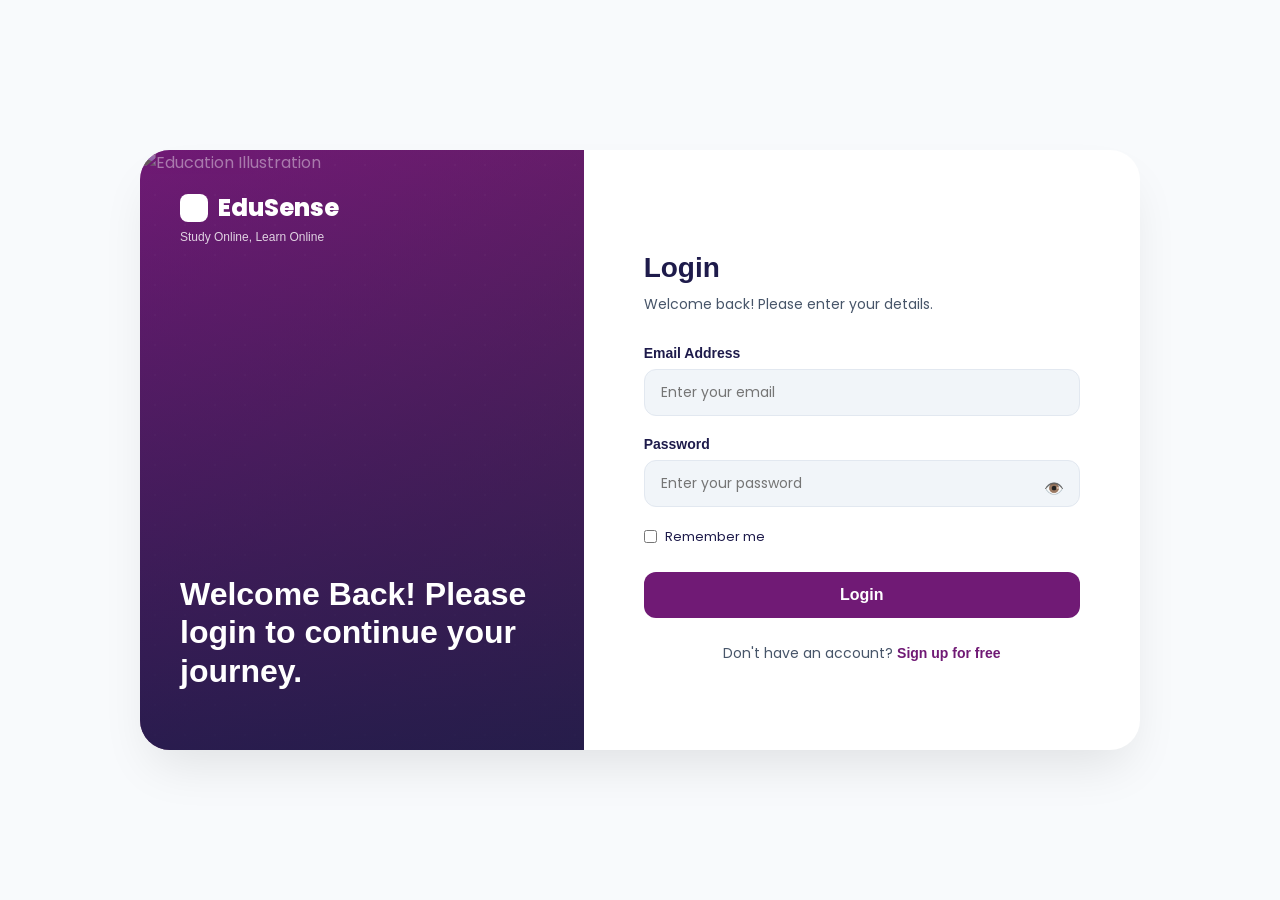
==== courses.html @ 9ac5adc7 "frontend code" ====
<!DOCTYPE html>
<html lang="en">
<head>
    <meta charset="UTF-8">
    <meta name="viewport" content="width=device-width, initial-scale=1.0">
    <title>MCA Courses - EduSense</title>
    <link rel="preconnect" href="https://fonts.googleapis.com">
    <link rel="preconnect" href="https://fonts.gstatic.com" crossorigin>
    <link href="https://fonts.googleapis.com/css2?family=Poppins:wght@400;500;600;700;800&display=swap" rel="stylesheet">
    <link rel="stylesheet" href="styles.css">
</head>
<body class="courses-page">
    <!-- Navigation Bar -->
    <nav>
        <div class="logo">EduSense</div>
        <ul class="nav-links">
            <li><a href="index.html">Home</a></li>
            <li><a href="about.html">About</a></li>
            <li class="dropdown">
                <a href="courses.html" class="active">Learning</a>
                <ul class="dropdown-menu">
                    <li><a href="dashboard.html">Dashboard</a></li>
                    <li><a href="courses.html">Courses</a></li>
                    <li><a href="quizzes.html">Quiz</a></li>
                    <li><a href="index.html#chatbot">Chatbot</a></li>
                </ul>
            </li>
        </ul>
        <div class="nav-buttons">
            <a href="login.html" class="btn-signin">Login</a>
            <div class="hamburger" id="hamburger">
                <span></span>
                <span></span>
                <span></span>
            </div>
        </div>
    </nav>

    <!-- Course Header New -->
    <header class="courses-header-new">
        <div class="header-container">
            <div class="header-left">
                <h1>Mastering MCA Subjects with Expert Guidance</h1>
            </div>
            <div class="header-separator"></div>
            <div class="header-right">
                <p>EduSense provides a comprehensive university-level curriculum, meticulously structured to help you excel in Computer Applications through interactive and high-quality learning resources.</p>
            </div>
        </div>
    </header>

    <!-- Courses Grid New -->
    <section class="courses-section-new">
        <div class="courses-grid-new" id="subjectsGrid"></div>
    </section>

    
    <!-- Footer Section -->
    <footer>
        <div class="footer-container">
            <div class="footer-info">
                <div class="logo">EduSense</div>
                <p>EduSense is a premium learning platform dedicated to providing high-quality educational content and interactive tools to help you master new skills.</p>
            </div>

            <div class="footer-links">
                <h4>Quick Links</h4>
                <ul>
                    <li><a href="index.html">Home</a></li>
                    <li><a href="about.html">About Us</a></li>
                    <li><a href="courses.html">All Courses</a></li>
                    <li><a href="#">Privacy Policy</a></li>
                </ul>
            </div>

        </div>
        <div class="footer-bottom">
            <p>&copy; 2026 EduSense. All rights reserved. Designed with passion for better education.</p>
        </div>
    </footer>


    <script>
        const hamburger = document.getElementById('hamburger');
        const navLinks = document.querySelector('.nav-links');
        const dropdown = document.querySelector('.dropdown > a');
        const dropdownMenu = document.querySelector('.dropdown-menu');

        hamburger.addEventListener('click', () => {
            hamburger.classList.toggle('active');
            navLinks.classList.toggle('active');
        });

        dropdown.addEventListener('click', (e) => {
            if (window.innerWidth <= 768) {
                e.preventDefault();
                dropdownMenu.classList.toggle('mobile-active');
            }
        });
    </script>
    <script src="https://cdnjs.cloudflare.com/ajax/libs/gsap/3.12.2/gsap.min.js"></script>
    <script src="https://cdnjs.cloudflare.com/ajax/libs/gsap/3.12.2/ScrollTrigger.min.js"></script>
    <script src="animations.js"></script>
<script type="module">
import { api, fetchAPI  } from './api.js';

async function loadSubjects() {
    const user = await api.requireAuth();
    if (!user) return;

    const response = await fetchAPI('/learning/subjects/');
    console.log(response);

    const grid = document.getElementById('subjectsGrid');

    if (!response.success) {
        grid.innerHTML = `<p>${response.error || 'Failed to load subjects'}</p>`;
        return;
    }

    const subjects = response.data;

    if (!Array.isArray(subjects)) {
        grid.innerHTML = '<p>Invalid response format.</p>';
        return;
    }

    if (subjects.length === 0) {
        grid.innerHTML = '<p>No subjects found.</p>';
        return;
    }

    grid.innerHTML = '';

    subjects.forEach(subject => {
        grid.innerHTML += `
            <div class="course-card-new">
                <div class="card-body">
                    <h3>${subject.name}</h3>
                    <p>${subject.description || 'Explore learning notes and modules.'}</p>
                    <a href="subject-detail.html?subject=${subject.slug}" class="read-more-link">
                        Read More
                    </a>
                </div>
            </div>
        `;
    });
}

loadSubjects();
</script>
</body>
</html>
---- styles.css ----
:root {
  --primary: #701a75;
  --primary-light: #a21caf;
  --secondary: #6366f1;
  --accent: #fdf4ff;
  --text-dark: #1e1b4b;
  --text-muted: #475569;
  --bg-gradient: radial-gradient(at 0% 0%, hsla(253, 16%, 7%, 1) 0, transparent 50%),
    radial-gradient(at 50% 0%, hsla(225, 39%, 30%, 1) 0, transparent 50%),
    radial-gradient(at 100% 0%, hsla(339, 49%, 30%, 1) 0, transparent 50%);
  --glass: rgba(255, 255, 255, 0.8);
  --glass-border: rgba(255, 255, 255, 0.2);
  --shadow: 0 10px 30px -10px rgba(112, 26, 117, 0.2);
}

* {
  margin: 0;
  padding: 0;
  box-sizing: border-box;
}

html {
  scroll-behavior: smooth;
}

body {
  font-family: "Poppins", sans-serif;
  color: var(--text-dark);
  overflow-x: hidden;
  background-color: #fafafa;
  line-height: 1.5;
}

::selection {
  background: var(--primary-light);
  color: white;
}

/* Navigation Bar */
nav {
  display: flex;
  justify-content: space-between;
  align-items: center;
  padding: 20px 80px;
  background: var(--glass);
  backdrop-filter: blur(12px);
  -webkit-backdrop-filter: blur(12px);
  border-bottom: 1px solid var(--glass-border);
  position: sticky;
  top: 0;
  z-index: 1000;
  transition: all 0.3s ease;
}

.logo {
  font-size: 28px;
  font-weight: 800;
  color: var(--primary);
  letter-spacing: -0.5px;
  font-family: "Poppins", sans-serif;
  display: flex;
  align-items: center;
  gap: 8px;
}

.logo::before {
  content: "";
  width: 32px;
  height: 32px;
  background: linear-gradient(135deg, var(--primary) 0%, var(--secondary) 100%);
  border-radius: 8px;
  display: inline-block;
}

.nav-links {
  display: flex;
  list-style: none;
  gap: 32px;
}

.nav-links a {
  text-decoration: none;
  color: var(--text-muted);
  font-size: 16px;
  font-weight: 600;
  transition: all 0.3s ease;
  padding: 8px 4px;
  position: relative;
  display: inline-block;
}

.nav-links a::after {
  content: "";
  position: absolute;
  bottom: 0;
  left: 50%;
  width: 0;
  height: 2px;
  background: var(--primary);
  transition: all 0.3s ease;
  transform: translateX(-50%);
  border-radius: 2px;
}

.nav-links a:hover {
  color: var(--primary);
}

.nav-links a:hover::after,
.nav-links a.active::after {
  width: 100%;
}

.nav-links a.active {
  color: var(--primary);
}

.nav-links li.dropdown>a::before {
  content: "▾";
  position: absolute;
  right: -12px;
  top: 50%;
  transform: translateY(-50%);
  font-size: 12px;
  color: inherit;
}

/* Dropdown Menu */
.dropdown {
  position: relative;
}

.dropdown-menu {
  position: absolute;
  top: calc(100% + 10px);
  left: 50%;
  transform: translate(-50%, 8px);
  background: white;
  list-style: none;
  padding: 10px 0;
  border-radius: 8px;
  box-shadow: 0 10px 25px rgba(0, 0, 0, 0.1);
  min-width: 180px;
  opacity: 0;
  visibility: hidden;
  pointer-events: none;
  z-index: 1002;
  font-size: 17px;
  transition:
    opacity 0.2s ease,
    transform 0.2s ease,
    visibility 0.2s ease;
}

.dropdown-menu::before {
  content: "";
  position: absolute;
  left: 0;
  right: 0;
  bottom: 100%;
  height: 12px;
}

.dropdown-menu li {
  padding: 0;
  margin: 0;
}

.dropdown-menu a {
  display: block;
  padding: 12px 20px;
  text-decoration: none;
  color: #333;
  font-size: 14px;
  font-weight: 500;
  transition:
    color 0.3s ease,
    background 0.3s ease;
}

.dropdown-menu a:hover {
  color: #801e8b;
  background: #f5f5f5;
}

.dropdown:hover .dropdown-menu {
  opacity: 1;
  visibility: visible;
  pointer-events: auto;
  transform: translate(-50%, 0);
}

/* Hamburger Menu */
.hamburger {
  display: none;
  flex-direction: column;
  gap: 6px;
  cursor: pointer;
  z-index: 1001;
  padding: 10px;
}

.hamburger span {
  display: block;
  width: 28px;
  height: 3px;
  background: var(--primary);
  border-radius: 4px;
  transition: all 0.3s cubic-bezier(0.4, 0, 0.2, 1);
}

.hamburger.active span:nth-child(1) {
  transform: translateY(9px) rotate(45deg);
}

.hamburger.active span:nth-child(2) {
  opacity: 0;
  transform: translateX(-20px);
}

.hamburger.active span:nth-child(3) {
  transform: translateY(-9px) rotate(-45deg);
}

.nav-buttons {
  display: flex;
  gap: 12px;
  align-items: center;
}

.btn-signin {
  background: white;
  color: var(--primary);
  border: 1.5px solid var(--primary);
  padding: 10px 24px;
  border-radius: 10px;
  font-size: 15px;
  font-weight: 600;
  cursor: pointer;
  transition: all 0.3s cubic-bezier(0.4, 0, 0.2, 1);
}

.btn-signin:hover {
  background: var(--primary);
  color: white;
  transform: translateY(-1px);
  box-shadow: 0 4px 12px rgba(112, 26, 117, 0.2);
}

.btn-explore {
  background: linear-gradient(135deg, #801e8b 0%, #6b167b 100%);
  color: white;
  border: none;
  padding: 14px 35px;
  border-radius: 8px;
  font-size: 15px;
  font-weight: 700;
  cursor: pointer;
  transition:
    transform 0.3s ease,
    box-shadow 0.3s ease;
}

.btn-explore:hover {
  transform: translateY(-2px);
  box-shadow: 0 15px 30px rgba(128, 30, 139, 0.4);
}

/* Hero Section */
.hero {
  display: flex;
  align-items: center;
  justify-content: space-between;
  gap: 80px;
  padding: 80px 80px 120px;
  background: #f8fafc;
  position: relative;
  overflow: hidden;
  min-height: 90vh;
}

.hero-content {
  flex: 1.1;
  z-index: 2;
  max-width: 650px;
}

.hero-subtitle {
  display: block;
  font-size: 13px;
  font-weight: 700;
  color: #6366f1;
  letter-spacing: 1.5px;
  margin-bottom: 25px;
  text-transform: uppercase;
}

.hero h1 {
  font-size: 56px;
  font-weight: 800;
  line-height: 1.1;
  margin-bottom: 30px;
  color: #1e1b4b;
  letter-spacing: -1.5px;
}

.hero p {
  font-size: 19px;
  line-height: 1.7;
  color: #64748b;
  margin-bottom: 45px;
  max-width: 580px;
}

.btn-primary-new {
  display: inline-flex;
  align-items: center;
  gap: 10px;
  background: var(--primary);
  color: white;
  padding: 18px 36px;
  border-radius: 8px;
  font-size: 16px;
  font-weight: 700;
  text-decoration: none;
  transition: all 0.3s ease;
  box-shadow: 0 10px 20px rgba(112, 26, 117, 0.2);
}

.btn-primary-new:hover {
  background: var(--primary-light);
  transform: translateY(-3px);
  box-shadow: 0 15px 30px rgba(112, 26, 117, 0.3);
}

.hero-visual-new {
  flex: 0.9;
  position: relative;
  height: 500px;
  display: flex;
  align-items: center;
  justify-content: center;
}

.visual-blob {
  position: absolute;
  top: 10%;
  right: 5%;
  width: 450px;
  height: 450px;
  background: linear-gradient(135deg, rgba(162, 28, 175, 0.2) 0%, rgba(99, 102, 241, 0.2) 100%);
  border-radius: 50%;
  filter: blur(40px);
  z-index: 1;
  animation: float 6s ease-in-out infinite;
}

@keyframes float {

  0%,
  100% {
    transform: translate(0, 0);
  }

  50% {
    transform: translate(-20px, 20px);
  }
}

.image-stack {
  position: relative;
  width: 100%;
  height: 100%;
  z-index: 2;
}

.image-main {
  position: absolute;
  top: 0;
  right: 0;
  width: 420px;
  height: 420px;
  border-radius: 50%;
  border: 15px solid white;
  overflow: hidden;
  box-shadow: 0 30px 60px rgba(0, 0, 0, 0.1);
  background: white;
}

.image-main img {
  width: 100%;
  height: 100%;
  object-fit: cover;
}

.image-secondary {
  position: absolute;
  bottom: -20px;
  left: 0;
  width: 260px;
  height: 260px;
  border-radius: 50%;
  border: 12px solid white;
  overflow: hidden;
  box-shadow: 0 20px 40px rgba(0, 0, 0, 0.1);
  background: white;
}

.image-secondary img {
  width: 100%;
  height: 100%;
  object-fit: cover;
}

.stat-badge {
  position: absolute;
  bottom: 60px;
  right: -20px;
  background: white;
  padding: 25px 35px;
  border-radius: 20px;
  box-shadow: 0 20px 40px rgba(0, 0, 0, 0.08);
  display: flex;
  align-items: center;
  gap: 15px;
  z-index: 3;
  animation: slideUp 1s ease-out;
}

@keyframes slideUp {
  from {
    opacity: 0;
    transform: translateY(30px);
  }

  to {
    opacity: 1;
    transform: translateY(0);
  }
}

.stat-number {
  font-size: 42px;
  font-weight: 800;
  color: #3b82f6;
  line-height: 1;
}

.stat-text {
  font-size: 14px;
  font-weight: 700;
  color: #1e1b4b;
  line-height: 1.3;
}

@media (max-width: 1200px) {
  .hero {
    gap: 40px;
    padding: 60px 40px;
  }

  .hero h1 {
    font-size: 56px;
  }

  .image-main {
    width: 350px;
    height: 350px;
  }

  .image-secondary {
    width: 220px;
    height: 220px;
  }
}

@media (max-width: 992px) {
  .hero {
    flex-direction: column;
    text-align: center;
    padding: 80px 20px;
  }

  .hero-content {
    max-width: 100%;
  }

  .hero p {
    margin-inline: auto;
  }

  .hero-visual-new {
    width: 100%;
    max-width: 500px;
    height: 450px;
    margin-top: 40px;
  }

  .stat-badge {
    right: 0;
    bottom: 20px;
  }
}

/* Benefits Section */
.benefits {
  padding: 0 0 100px;
  background: #fdfaff;
}

.benefits-header {
  background: #452448;
  padding: 60px 80px 140px;
  display: grid;
  grid-template-columns: 1fr 1.5fr;
  align-items: center;
  gap: 80px;
  position: relative;
  overflow: hidden;
  color: white;

}

/* Dotted Map Pattern */
.benefits-header::after {
  content: "";
  position: absolute;
  top: 0;
  left: 0;
  width: 100%;
  height: 100%;
  background-image: radial-gradient(rgba(255, 255, 255, 0.1) 1.5px, transparent 1.5px);
  background-size: 30px 30px;
  opacity: 0.4;
  pointer-events: none;
}

.header-left h2 {
  font-size: 48px;
  font-weight: 800;
  line-height: 1.1;
  margin-top: 15px;
  color: white;
  letter-spacing: -1.5px;
}

.benefits-label-new {
  font-size: 13px;
  font-weight: 700;
  color: #818cf8;
  letter-spacing: 2px;
  position: relative;
  padding-left: 50px;
  display: inline-block;
}

.benefits-label-new::before {
  content: "";
  position: absolute;
  left: 0;
  top: 50%;
  width: 40px;
  height: 2px;
  background: #818cf8;
}

.header-center p {
  font-size: 18px;
  line-height: 1.8;
  color: #94a3b8;
  border-left: 1px solid rgba(255, 255, 255, 0.1);
  padding-left: 40px;
}

.header-right {
  display: flex;
  justify-content: flex-end;
}

.support-box {
  display: flex;
  align-items: center;
  gap: 20px;
  background: rgba(255, 255, 255, 0.05);
  padding: 22px 35px;
  border-radius: 100px;
  backdrop-filter: blur(10px);
  border: 1px solid rgba(255, 255, 255, 0.1);
}

.support-icon {
  width: 55px;
  height: 55px;
  background: #4f46e5;
  border-radius: 50%;
  display: flex;
  align-items: center;
  justify-content: center;
  font-size: 24px;
}

.support-text span {
  display: block;
  font-size: 11px;
  font-weight: 700;
  color: #94a3b8;
  letter-spacing: 1.5px;
  margin-bottom: 4px;
}

.support-text strong {
  font-size: 20px;
  color: white;
  font-weight: 800;
}

.benefits-grid {
  display: grid;
  grid-template-columns: repeat(4, 1fr);
  gap: 30px;
  max-width: 1400px;
  margin: -80px auto 0;
  padding: 0 40px;
  position: relative;
  z-index: 10;
}

.benefit-card {
  background: white;
  border-radius: 24px;
  overflow: hidden;
  box-shadow: 0 30px 60px rgba(0, 0, 0, 0.08);
  transition: all 0.4s cubic-bezier(0.175, 0.885, 0.32, 1.275);
  border: 1px solid #f1f5f9;
}

.benefit-card:hover {
  transform: translateY(-15px);
  box-shadow: 0 40px 80px rgba(205, 70, 229, 0.12);
  border-color: #e0e7ff;
}

.card-img {
  height: 160px;
  background: #f8fafc;
  display: flex;
  align-items: center;
  justify-content: center;
  overflow: hidden;
}

.card-img img {
  width: 100%;
  height: 100%;
  object-fit: cover;
  transition: transform 0.6s ease;
}

.benefit-card:hover .card-img img {
  transform: scale(1.1);
}

.card-content {
  padding: 20px;
}

.card-content h3 {
  font-size: 20px;
  font-weight: 700;
  margin-bottom: 15px;
  color: #1e1b4b;
}

.card-content p {
  font-size: 15px;
  color: #64748b;
  line-height: 1.7;
  margin-bottom: 30px;
}

.card-footer {
  display: flex;
  justify-content: space-between;
  align-items: center;
  padding-top: 15px;
  border-top: 1px solid #f1f5f9;
}

.card-footer span {
  font-size: 14px;
  font-weight: 700;
  color: #4f46e5;
}

.arrow-btn {
  width: 40px;
  height: 40px;
  background: #f1f5f9;
  border-radius: 50%;
  display: flex;
  align-items: center;
  justify-content: center;
  text-decoration: none;
  color: #1e1b4b;
  font-size: 20px;
  transition: all 0.3s ease;
}

.benefit-card:hover .arrow-btn {
  background: #4f46e5;
  color: white;
  transform: translateX(5px);
}

@media (max-width: 1300px) {
  .benefits-grid {
    grid-template-columns: repeat(2, 1fr);
  }
}

@media (max-width: 1024px) {
  .benefits-header {
    grid-template-columns: 1fr;
    gap: 40px;
    padding: 60px 40px 180px;
  }

  .header-center p {
    border-left: none;
    padding-left: 0;
    max-width: 100%;
  }

  .header-right {
    justify-content: flex-start;
  }
}

@media (max-width: 640px) {
  .benefits-grid {
    grid-template-columns: 1fr;
    margin-top: -120px;
  }

  .header-left h2 {
    font-size: 36px;
  }

  .support-box {
    width: 100%;
  }
}


/* How It Works Section - Unique Roadmap Design */
.how-it-works {
  padding: 80px 40px;
  background: #ffffff;
  color: var(--text-dark);
  position: relative;
  overflow: hidden;
}

.how-it-works::before {
  content: "";
  position: absolute;
  top: 0;
  left: 0;
  width: 100%;
  height: 100%;
  background: radial-gradient(circle at 20% 30%, rgba(112, 26, 117, 0.02) 0%, transparent 50%),
    radial-gradient(circle at 80% 70%, rgba(99, 102, 241, 0.02) 0%, transparent 50%);
  pointer-events: none;
}

.how-header {
  text-align: center;
  margin-bottom: 60px;
}

.how-header h2 {
  font-size: 40px;
  font-weight: 800;
  letter-spacing: -1.5px;
  color: var(--text-dark);
}

.steps-grid {
  display: flex;
  flex-direction: column;
  gap: 40px;
  max-width: 900px;
  margin: 0 auto;
  position: relative;
}

/* Connecting Line */
.steps-grid::after {
  content: "";
  position: absolute;
  top: 50px;
  left: 50%;
  width: 2px;
  height: calc(100% - 100px);
  background: linear-gradient(to bottom, var(--primary) 0%, var(--secondary) 100%);
  opacity: 0.3;
  z-index: 0;
}

.step-card {
  width: 42%;
  background: #ffffff;
  border: 1px solid #f1f5f9;
  padding: 10px;
  border-radius: 24px;
  position: relative;
  z-index: 1;
  transition: all 0.4s cubic-bezier(0.4, 0, 0.2, 1);
  box-shadow: 0 4px 12px rgba(0, 0, 0, 0.03);
}

.step-card:nth-child(even) {
  align-self: flex-end;
}

.step-card:nth-child(odd) {
  align-self: flex-start;
}

.step-card:hover {
  background: #ffffff;
  transform: translateY(-5px) scale(1.02);
  border-color: var(--primary-light);
  box-shadow: var(--shadow);
}

.step-number {
  position: absolute;
  top: -15px;
  font-size: 60px;
  font-weight: 900;
  color: rgba(112, 26, 117, 0.03);
  z-index: -1;
  letter-spacing: -3px;
}

.step-card:nth-child(odd) .step-number {
  right: 20px;
}

.step-card:nth-child(even) .step-number {
  left: 20px;
}

.step-icon {
  width: 35px;
  height: 35px;
  background: linear-gradient(135deg, var(--primary) 0%, var(--secondary) 100%);
  border-radius: 15px;
  display: flex;
  align-items: center;
  justify-content: center;
  font-size: 22px;
  margin-bottom: 16px;
  box-shadow: 0 8px 16px rgba(0, 0, 0, 0.15);
}

.step-card h3 {
  font-size: 15px;
  font-weight: 700;
  margin-bottom: 10px;
  color: var(--text-dark);
}

.step-card p {
  font-size: 14px;
  line-height: 1.7;
  color: var(--text-muted);
}

.step-card.featured {
  background: var(--accent);
  border-color: var(--primary-light);
}

/* Connecting Point on Line */
.step-card::before {
  content: "";
  position: absolute;
  top: 40px;
  width: 12px;
  height: 12px;
  background: var(--primary);
  border: 4px solid #ffffff;
  border-radius: 50%;
  z-index: 2;
}

.step-card:nth-child(odd)::before {
  right: -60px;
}

.step-card:nth-child(even)::before {
  left: -60px;
}

@keyframes slideInLeft {
  from {
    opacity: 0;
    transform: translateX(-30px);
  }

  to {
    opacity: 1;
    transform: translateX(0);
  }
}


.how-header {
  margin-bottom: 42px;
}

/* Custom Scrollbar */
::-webkit-scrollbar {
  width: 10px;
}

::-webkit-scrollbar-track {
  background: #f1f1f1;
}

::-webkit-scrollbar-thumb {
  background: var(--primary);
  border-radius: 5px;
}

::-webkit-scrollbar-thumb:hover {
  background: var(--primary-light);
}

/* Consolidated Media Queries */
@media (max-width: 1200px) {
  nav {
    padding: 20px 40px;
  }

  .hero {
    padding: 80px 40px;
  }

  .hero h1 {
    font-size: 54px;
  }
}

@media (max-width: 1024px) {
  .hero {
    flex-direction: column;
    text-align: center;
    padding: 60px 20px;
    gap: 40px;
  }

  .hero-content {
    max-width: 100%;
    display: flex;
    flex-direction: column;
    align-items: center;
  }

  .hero h1 {
    font-size: 48px;
    letter-spacing: -1px;
  }

  .hero p {
    max-width: 100%;
  }

  .benefits {
    flex-direction: column;
    padding: 80px 20px;
    gap: 60px;
  }

  .benefits-content {
    text-align: center;
  }

  .benefits-grid {
    max-width: 100%;
  }

  .steps-grid {
    grid-template-columns: repeat(2, 1fr);
  }
}

@media (max-width: 768px) {
  nav {
    padding: 15px 20px;
  }

  .hamburger {
    display: flex;
  }

  .nav-links {
    position: fixed;
    top: 0;
    right: -100%;
    width: 100%;
    max-width: 100%;
    height: 100vh;
    background: white;
    flex-direction: column;
    justify-content: center;
    align-items: center;
    gap: 20px;
    box-shadow: none;
    transition: all 0.5s cubic-bezier(0.77, 0, 0.175, 1);
    z-index: 1000;
    padding: 60px 40px;
  }

  .nav-links.active {
    right: 0;
  }

  .nav-links li {
    width: 100%;
    text-align: center;
  }

  .nav-links a {
    font-size: 20px;
    display: block;
    padding: 15px;
  }

  .dropdown-menu {
    position: static;
    display: none;
    transform: none;
    opacity: 1;
    visibility: visible;
    pointer-events: auto;
    box-shadow: none;
    background: rgba(112, 26, 117, 0.05);
    width: 100%;
    margin-top: 15px;
    padding: 10px;
    border-radius: 12px;
    border: 1px solid rgba(112, 26, 117, 0.1);
  }

  .dropdown-menu.mobile-active {
    display: block !important;
  }

  .dropdown-menu li a {
    font-size: 16px;
    padding: 10px;
    color: var(--primary);
  }

  .dropdown:hover .dropdown-menu {
    display: block;
  }

  .hero h1 {
    font-size: 36px;
  }

  .benefits-grid {
    grid-template-columns: 1fr;
  }

  .steps-grid {
    flex-direction: column;
    gap: 40px;
    align-items: flex-start;
    padding-left: 40px;
  }

  .steps-grid::after {
    left: 10px;
    top: 0;
    height: 100%;
  }

  .step-card {
    width: 100%;
    align-self: flex-start !important;
    padding: 30px;
  }

  .step-card::before {
    left: -42px !important;
    right: auto !important;
    top: 40px;
  }

  .step-number {
    font-size: 60px;
    top: -20px;
  }

  .how-header h2 {
    font-size: 32px;
  }

  .logo {
    font-size: 24px;
  }
}

/* About Page Specific Styles */
.about-hero {
  position: relative;
  height: 400px;
  width: 100%;
  overflow: hidden;
  display: flex;
  align-items: center;
  justify-content: center;
}

.about-hero-img {
  position: absolute;
  top: 0;
  left: 0;
  width: 100%;
  height: 100%;
  object-fit: cover;
  filter: blur(6px) brightness(0.6);
  transform: scale(1.1);
  z-index: -1;
  animation: slowZoom 20s ease-in-out infinite alternate;
}

@keyframes slowZoom {
  from {
    transform: scale(1);
  }

  to {
    transform: scale(1.15);
  }
}

.about-hero-overlay {
  position: absolute;
  top: 0;
  left: 0;
  width: 100%;
  height: 100%;
  background: linear-gradient(to bottom, rgba(53, 11, 55, 0.4), rgba(15, 23, 42, 0.7));
  z-index: 0;
}

.about-hero-content {
  position: relative;
  z-index: 1;
  text-align: center;
  animation: fadeInDown 1s ease-out;
}

.about-hero-content h1 {
  color: white;
  font-size: 64px;
  font-weight: 800;
  letter-spacing: -2px;
  text-shadow: 0 10px 30px rgba(0, 0, 0, 0.5);
}

.about-details {
  padding: 120px 80px;
  background: #ffffff;
  position: relative;
}

.about-container {
  max-width: 1200px;
  margin: 0 auto;
  display: flex;
  align-items: center;
  gap: 100px;
}

.about-text {
  flex: 1.2;
  animation: slideInLeft 1s ease-out;
}

.about-text h2 {
  font-size: 48px;
  font-weight: 800;
  color: var(--text-dark);
  margin-bottom: 30px;
  line-height: 1.1;
  letter-spacing: -1px;
}

.about-text p {
  font-size: 18px;
  line-height: 1.8;
  color: var(--text-muted);
  margin-bottom: 25px;
}

.about-image-wrapper {
  flex: 0.8;
  position: relative;
  animation: slideInRight 1s ease-out;
}

.about-main-img {
  width: 100%;
  border-radius: 40px;
  box-shadow: 0 40px 80px rgba(53, 11, 55, 0.2);
  transition: transform 0.6s cubic-bezier(0.165, 0.84, 0.44, 1);
}

.about-main-img:hover {
  transform: translateY(-10px) rotate(1.5deg);
}

/* Quote Section */
.mission-quote {
  padding: 100px 80px;
  background: var(--accent);
  text-align: center;
  position: relative;
}

.mission-quote blockquote {
  max-width: 800px;
  margin: 0 auto;
  font-size: 32px;
  font-weight: 700;
  color: var(--primary);
  font-style: italic;
  line-height: 1.4;
  position: relative;
}

.mission-quote blockquote::before {
  content: "“";
  font-size: 120px;
  position: absolute;
  top: -60px;
  left: -40px;
  color: rgba(112, 26, 117, 0.1);
  font-family: serif;
}

@keyframes fadeInDown {
  from {
    opacity: 0;
    transform: translateY(-30px);
  }

  to {
    opacity: 1;
    transform: translateY(0);
  }
}

@keyframes slideInRight {
  from {
    opacity: 0;
    transform: translateX(50px);
  }

  to {
    opacity: 1;
    transform: translateX(0);
  }
}

@media (max-width: 1200px) {
  .about-container {
    gap: 60px;
  }
}

@media (max-width: 1024px) {
  .about-container {
    flex-direction: column;
    text-align: center;
    gap: 60px;
  }

  .about-details {
    padding: 80px 20px;
  }

  .about-hero h1 {
    font-size: 44px;
  }

  .mission-quote blockquote {
    font-size: 24px;
  }
}

/* Courses & Learning System Styles */
.courses-section,
.units-section {
  padding: 80px 20px;
  background: #f8fafc;
}

.container {
  max-width: 1200px;
  margin: 0 auto;
}

.courses-grid {
  display: grid;
  grid-template-columns: repeat(auto-fill, minmax(320px, 1fr));
  gap: 30px;
}

.course-card {
  background: white;
  padding: 40px;
  border-radius: 24px;
  border: 1px solid #e2e8f0;
  transition: all 0.4s cubic-bezier(0.165, 0.84, 0.44, 1);
  display: flex;
  flex-direction: column;
  gap: 15px;
}

.course-card:hover {
  transform: translateY(-10px);
  box-shadow: 0 20px 40px rgba(112, 26, 117, 0.08);
  border-color: var(--primary-light);
}

.course-icon {
  font-size: 40px;
  margin-bottom: 10px;
}

.course-card h3 {
  font-size: 22px;
  color: var(--text-dark);
}

.course-card p {
  font-size: 15px;
  color: var(--text-muted);
  line-height: 1.6;
}

.btn-learn,
.btn-learn-unit {
  margin-top: auto;
  display: inline-block;
  padding: 12px 24px;
  background: var(--accent);
  color: var(--primary);
  text-decoration: none;
  border-radius: 10px;
  font-weight: 700;
  text-align: center;
  transition: all 0.3s ease;
}

.btn-learn:hover,
.btn-learn-unit:hover {
  background: var(--primary);
  color: white;
}

/* Units Page Styles */
.units-grid {
  display: flex;
  flex-direction: column;
  gap: 20px;
  max-width: 800px;
  margin: 0 auto;
}

.unit-card {
  background: white;
  padding: 30px;
  border-radius: 20px;
  border: 1px solid #e2e8f0;
  display: grid;
  grid-template-columns: 80px 1fr auto;
  align-items: center;
  gap: 20px;
  transition: all 0.3s ease;
}

.unit-card:hover {
  border-color: var(--primary-light);
  background: #fdfdff;
}

.unit-number {
  font-weight: 800;
  color: var(--primary);
  font-size: 14px;
  text-transform: uppercase;
  letter-spacing: 1px;
}

/* Topic Detail Styles */
.topic-header {
  padding: 60px 0;
  background: var(--primary);
  color: white;
}

.breadcrumb {
  font-size: 14px;
  opacity: 0.7;
  display: block;
  margin-bottom: 10px;
}

.topic-content {
  padding: 80px 0;
  background: white;
}

.content-area {
  max-width: 900px;
  margin: 0 auto;
  line-height: 1.8;
  font-size: 17px;
  color: #334155;
}

.topic-description h2 {
  margin: 40px 0 20px;
  color: var(--text-dark);
}

.topic-description p {
  margin-bottom: 25px;
}

.topic-description ul {
  margin-bottom: 30px;
  padding-left: 20px;
}

.topic-description li {
  margin-bottom: 15px;
}

.note-box {
  background: #f1f5f9;
  border-left: 4px solid var(--primary);
  padding: 20px;
  border-radius: 0 12px 12px 0;
  margin-top: 50px;
}

/* Loader Styles */
.loader-container {
  text-align: center;
  padding: 60px 0;
}

.loader {
  width: 48px;
  height: 48px;
  border: 5px solid var(--accent);
  border-bottom-color: var(--primary);
  border-radius: 50%;
  display: inline-block;
  box-sizing: border-box;
  animation: rotation 1s linear infinite;
  margin-bottom: 20px;
}

@keyframes rotation {
  0% {
    transform: rotate(0deg);
  }

  100% {
    transform: rotate(360deg);
  }
}

@media (max-width: 768px) {
  .unit-card {
    grid-template-columns: 1fr;
    text-align: center;
  }

  .topic-header h1 {
    font-size: 28px;
  }
}

/* Navigation Links & Buttons */
.back-link {
  display: inline-block;
  color: white;
  text-decoration: none;
  font-size: 14px;
  font-weight: 600;
  margin-bottom: 20px;
  opacity: 0.8;
  transition: all 0.3s ease;
}

.back-link:hover {
  opacity: 1;
  transform: translateX(-5px);
}

.topic-navigation {
  display: flex;
  justify-content: space-between;
  gap: 20px;
  margin-top: 50px;
  padding-top: 40px;
  border-top: 1px solid #f1f5f9;
}

.btn-nav {
  padding: 14px 28px;
  background: white;
  border: 2px solid var(--primary);
  color: var(--primary);
  border-radius: 12px;
  font-weight: 700;
  cursor: pointer;
  transition: all 0.3s cubic-bezier(0.4, 0, 0.2, 1);
  font-family: inherit;
}

.btn-nav:hover {
  background: var(--primary);
  color: white;
  transform: translateY(-2px);
}

@media (max-width: 600px) {
  .topic-navigation {
    flex-direction: column;
  }

  .btn-nav {
    width: 100%;
  }
}


/* Unit Topics & Detailed Content Styles */
.topics-section {
  padding: 80px 20px;
  background: #ffffff;
}

.topics-list {
  display: flex;
  flex-direction: column;
  gap: 20px;
  max-width: 900px;
  margin: 0 auto;
}

.topic-item-card {
  background: white;
  padding: 30px;
  border-radius: 20px;
  border: 1px solid #e2e8f0;
  display: flex;
  justify-content: space-between;
  align-items: center;
  transition: all 0.3s ease;
}

.topic-item-card:hover {
  border-color: var(--primary-light);
  box-shadow: 0 10px 20px rgba(112, 26, 117, 0.05);
  transform: translateX(10px);
}

.topic-info h3 {
  font-size: 20px;
  color: var(--text-dark);
  margin-bottom: 8px;
}

.topic-info p {
  font-size: 14px;
  color: var(--text-muted);
}

.btn-read-more {
  padding: 10px 24px;
  background: var(--accent);
  color: var(--primary);
  text-decoration: none;
  border-radius: 8px;
  font-weight: 700;
  transition: all 0.3s ease;
}

.btn-read-more:hover {
  background: var(--primary);
  color: white;
}

/* Detailed Academic Page Styles */
.detailed-content {
  max-width: 1000px;
  margin: 0 auto;
  padding-bottom: 100px;
}

.academic-section {
  margin-bottom: 60px;
  animation: fadeInUp 0.8s ease-out forwards;
  opacity: 0;
}

@keyframes fadeInUp {
  from {
    opacity: 0;
    transform: translateY(20px);
  }

  to {
    opacity: 1;
    transform: translateY(0);
  }
}

.academic-section h2 {
  font-size: 28px;
  color: var(--primary);
  margin-bottom: 20px;
  display: flex;
  align-items: center;
  gap: 15px;
}

.academic-body {
  font-size: 17px;
  line-height: 1.8;
  color: #334155;
  padding-left: 20px;
  border-left: 2px solid #f1f5f9;
}

.keypoints-list {
  list-style: none;
  padding: 0;
}

.keypoints-list li {
  padding: 12px 0;
  border-bottom: 1px solid #f1f5f9;
}

.comparison-grid {
  display: grid;
  grid-template-columns: 1fr 1fr;
  gap: 30px;
  margin-top: 20px;
}

.pros,
.cons {
  padding: 24px;
  border-radius: 16px;
}

.pros {
  background: rgba(34, 197, 94, 0.05);
  border: 1px solid rgba(34, 197, 94, 0.1);
}

.cons {
  background: rgba(239, 68, 68, 0.05);
  border: 1px solid rgba(239, 68, 68, 0.1);
}

.pros h4 {
  color: #15803d;
  margin-bottom: 15px;
}

.cons h4 {
  color: #b91c1c;
  margin-bottom: 15px;
}

.example-box {
  background: #0f172a;
  color: #e2e8f0;
  padding: 30px;
  border-radius: 20px;
  font-style: italic;
  position: relative;
}

.example-box::before {
  content: "Example";
  position: absolute;
  top: -12px;
  left: 20px;
  background: var(--primary);
  color: white;
  padding: 2px 12px;
  border-radius: 4px;
  font-size: 12px;
  font-style: normal;
  font-weight: 700;
}

@media (max-width: 768px) {
  .topic-item-card {
    flex-direction: column;
    text-align: center;
    gap: 20px;
  }

  .comparison-grid {
    grid-template-columns: 1fr;
  }
}

/* Modern Learning Detail Pages */
.learning-detail-page {
  background: #f8fafc;
  min-height: 100vh;
}

.learning-hero {
  background:
    linear-gradient(135deg, rgba(112, 26, 117, 0.94), rgba(30, 27, 75, 0.94)),
    linear-gradient(90deg, #f8fafc 0, #e0f2fe 100%);
  color: white;
  padding: 74px 24px 86px;
}

.learning-hero.compact {
  padding-bottom: 72px;
}

.learning-hero.topic-hero {
  padding-bottom: 78px;
}

.learning-hero-inner {
  max-width: 1120px;
  margin: 0 auto;
}

.learning-back-link {
  display: inline-flex;
  align-items: center;
  gap: 8px;
  color: rgba(255, 255, 255, 0.86);
  text-decoration: none;
  font-family: inherit;
  font-size: 14px;
  font-weight: 700;
  margin-bottom: 28px;
  transition: color 0.2s ease, transform 0.2s ease;
}

.learning-back-link::before {
  content: "<";
  font-size: 16px;
}

.learning-back-link:hover {
  color: white;
  transform: translateX(-3px);
}

.button-reset {
  border: 0;
  background: transparent;
  cursor: pointer;
  padding: 0;
}

.learning-kicker,
.learning-label {
  color: #0f766e;
  display: inline-flex;
  align-items: center;
  font-size: 12px;
  font-weight: 800;
  letter-spacing: 0.08em;
  text-transform: uppercase;
}

.learning-hero .learning-kicker {
  color: #a7f3d0;
  margin-bottom: 14px;
}

.learning-hero h1 {
  max-width: 820px;
  font-size: clamp(36px, 7vw, 64px);
  line-height: 1.05;
  font-weight: 800;
  margin-bottom: 18px;
  letter-spacing: 0;
}

.learning-hero p {
  max-width: 680px;
  color: rgba(255, 255, 255, 0.78);
  font-size: 18px;
  line-height: 1.8;
}

.learning-main,
.topic-reading-shell {
  max-width: 1120px;
  margin: -42px auto 90px;
  padding: 0 24px;
}

.learning-panel,
.markdown-content {
  background: white;
  border: 1px solid #e2e8f0;
  border-radius: 8px;
  box-shadow: 0 24px 70px rgba(15, 23, 42, 0.08);
}

.learning-panel {
  padding: 34px;
}

.learning-section-head {
  display: flex;
  align-items: flex-end;
  justify-content: space-between;
  gap: 24px;
  padding-bottom: 24px;
  border-bottom: 1px solid #e2e8f0;
  margin-bottom: 24px;
}

.learning-section-head h2 {
  margin-top: 8px;
  font-size: 30px;
  line-height: 1.2;
  color: var(--text-dark);
}

.learning-count {
  flex: 0 0 auto;
  display: inline-flex;
  align-items: center;
  justify-content: center;
  min-height: 40px;
  padding: 0 16px;
  border-radius: 999px;
  background: #ecfeff;
  color: #0e7490;
  border: 1px solid #a5f3fc;
  font-size: 14px;
  font-weight: 800;
}

.learning-list {
  display: grid;
  gap: 14px;
}

.learning-row {
  display: grid;
  grid-template-columns: 64px minmax(0, 1fr) auto;
  align-items: center;
  gap: 20px;
  min-height: 98px;
  padding: 20px;
  border: 1px solid #e2e8f0;
  border-radius: 8px;
  background: #ffffff;
  transition: transform 0.2s ease, border-color 0.2s ease, box-shadow 0.2s ease;
}

.learning-row:hover {
  transform: translateY(-2px);
  border-color: rgba(112, 26, 117, 0.38);
  box-shadow: 0 14px 34px rgba(112, 26, 117, 0.08);
}

.learning-index {
  width: 52px;
  height: 52px;
  display: grid;
  place-items: center;
  border-radius: 8px;
  background: #fdf4ff;
  color: var(--primary);
  font-size: 15px;
  font-weight: 800;
}

.topic-row .learning-index {
  background: #ecfdf5;
  color: #047857;
}

.learning-row-body {
  min-width: 0;
}

.learning-row-body p {
  margin-bottom: 6px;
  color: #64748b;
  font-size: 13px;
  font-weight: 700;
  text-transform: uppercase;
  letter-spacing: 0.04em;
}

.learning-row-body h3 {
  color: var(--text-dark);
  font-size: 21px;
  line-height: 1.35;
  overflow-wrap: anywhere;
}

.learning-action {
  display: inline-flex;
  align-items: center;
  justify-content: center;
  min-height: 42px;
  padding: 0 18px;
  border-radius: 8px;
  background: var(--primary);
  color: white;
  text-decoration: none;
  font-size: 14px;
  font-weight: 800;
  transition: background 0.2s ease, transform 0.2s ease;
  white-space: nowrap;
}

.learning-action:hover {
  background: #581c87;
  transform: translateY(-1px);
}

.learning-status,
.learning-empty {
  padding: 34px 24px;
  border: 1px dashed #cbd5e1;
  border-radius: 8px;
  background: #f8fafc;
  color: #64748b;
  text-align: center;
  font-weight: 700;
}

.topic-reading-shell {
  max-width: 980px;
}

.markdown-content {
  padding: 48px;
  color: #334155;
  font-size: 17px;
  line-height: 1.85;
}

.markdown-content:empty {
  display: none;
}

.markdown-content h1,
.markdown-content h2,
.markdown-content h3,
.markdown-content h4 {
  color: var(--text-dark);
  line-height: 1.25;
  margin: 34px 0 14px;
}

.markdown-content h1:first-child,
.markdown-content h2:first-child,
.markdown-content h3:first-child {
  margin-top: 0;
}

.markdown-content h1 {
  font-size: 34px;
}

.markdown-content h2 {
  font-size: 27px;
  padding-bottom: 10px;
  border-bottom: 1px solid #e2e8f0;
}

.markdown-content h3 {
  font-size: 22px;
}

.markdown-content p,
.markdown-content ul,
.markdown-content ol,
.markdown-content blockquote,
.markdown-content pre,
.markdown-content table {
  margin-bottom: 20px;
}

.markdown-content ul,
.markdown-content ol {
  padding-left: 24px;
}

.markdown-content li {
  margin-bottom: 10px;
}

.markdown-content code {
  padding: 2px 6px;
  border-radius: 6px;
  background: #f1f5f9;
  color: #86198f;
  font-size: 0.92em;
}

.markdown-content pre {
  overflow-x: auto;
  padding: 20px;
  border-radius: 8px;
  background: #0f172a;
  color: #e2e8f0;
}

.markdown-content pre code {
  padding: 0;
  background: transparent;
  color: inherit;
}

.markdown-content blockquote {
  padding: 18px 22px;
  border-left: 4px solid var(--primary);
  border-radius: 0 8px 8px 0;
  background: #f8fafc;
  color: #475569;
}

.markdown-content table {
  width: 100%;
  border-collapse: collapse;
  overflow: hidden;
  border-radius: 8px;
}

.markdown-content th,
.markdown-content td {
  padding: 14px;
  border: 1px solid #e2e8f0;
  text-align: left;
}

.markdown-content th {
  background: #f8fafc;
  color: var(--text-dark);
}

.topic-step-nav {
  display: grid;
  grid-template-columns: 1fr 1fr;
  gap: 18px;
  margin-top: 22px;
}

.topic-step-button {
  display: flex;
  align-items: center;
  min-height: 74px;
  padding: 18px 22px;
  border-radius: 8px;
  border: 1px solid #e2e8f0;
  background: white;
  color: var(--text-dark);
  text-decoration: none;
  font-size: 16px;
  font-weight: 800;
  box-shadow: 0 14px 38px rgba(15, 23, 42, 0.06);
  transition: transform 0.2s ease, border-color 0.2s ease, color 0.2s ease;
}

.topic-step-button:first-child {
  justify-content: flex-start;
}

.topic-step-button:last-child {
  justify-content: flex-end;
  text-align: right;
}

.topic-step-button:first-child::before {
  content: "<";
  margin-right: 12px;
  color: var(--primary);
}

.topic-step-button:last-child::after {
  content: ">";
  margin-left: 12px;
  color: var(--primary);
}

.topic-step-button:hover {
  transform: translateY(-2px);
  border-color: rgba(112, 26, 117, 0.38);
  color: var(--primary);
}

.topic-step-button.disabled {
  pointer-events: none;
  cursor: not-allowed;
  opacity: 0.5;
  background: #f8fafc;
  color: #64748b;
  box-shadow: none;
}

.topic-step-button.disabled::before,
.topic-step-button.disabled::after {
  color: #94a3b8;
}

@media (max-width: 768px) {
  .learning-hero {
    padding: 52px 20px 74px;
  }

  .learning-hero p {
    font-size: 16px;
  }

  .learning-main,
  .topic-reading-shell {
    margin-bottom: 60px;
    padding: 0 16px;
  }

  .learning-panel,
  .markdown-content {
    padding: 24px;
  }

  .learning-section-head {
    align-items: flex-start;
    flex-direction: column;
  }

  .learning-row {
    grid-template-columns: 52px minmax(0, 1fr);
  }

  .learning-action {
    grid-column: 1 / -1;
    width: 100%;
  }

  .topic-step-nav {
    grid-template-columns: 1fr;
  }

  .topic-step-button,
  .topic-step-button:last-child {
    justify-content: center;
    text-align: center;
  }
}

@media (max-width: 480px) {
  .learning-row {
    grid-template-columns: 1fr;
  }

  .learning-index {
    width: 44px;
    height: 44px;
  }

  .markdown-content {
    font-size: 16px;
  }
}


/* Footer Styles */
footer {
  background: #0f172a;
  color: #f8fafc;
  padding: 80px 80px 40px;
  position: relative;
  overflow: hidden;
}

.footer-container {
  max-width: 1200px;
  margin: 0 auto;
  display: grid;
  grid-template-columns: 1.5fr 1fr 1fr 1.2fr;
  gap: 60px;
  position: relative;
  z-index: 2;
}

.footer-info .logo {
  color: white;
  margin-bottom: 25px;
}

.footer-info .logo::before {
  background: linear-gradient(135deg, white 0%, var(--primary-light) 100%);
}

.footer-info p {
  color: #94a3b8;
  line-height: 1.8;
  margin-bottom: 30px;
  font-size: 15px;
}

.footer-socials {
  display: flex;
  gap: 15px;
}

.social-icon {
  width: 40px;
  height: 40px;
  background: rgba(255, 255, 255, 0.05);
  border-radius: 10px;
  display: flex;
  align-items: center;
  justify-content: center;
  font-size: 18px;
  color: white;
  transition: all 0.3s ease;
  text-decoration: none;
}

.social-icon:hover {
  background: var(--primary);
  transform: translateY(-5px);
}

.footer-links h4,
.footer-newsletter h4 {
  font-size: 18px;
  font-weight: 700;
  margin-bottom: 25px;
  color: white;
}

.footer-links ul {
  list-style: none;
}

.footer-links li {
  margin-bottom: 12px;
}

.footer-links a {
  color: #94a3b8;
  text-decoration: none;
  font-size: 15px;
  transition: all 0.3s ease;
}

.footer-links a:hover {
  color: var(--primary-light);
  padding-left: 5px;
}

.footer-newsletter p {
  color: #94a3b8;
  font-size: 14px;
  margin-bottom: 20px;
}

.newsletter-form {
  display: flex;
  gap: 10px;
}

.newsletter-form input {
  flex: 1;
  padding: 12px 16px;
  background: rgba(255, 255, 255, 0.05);
  border: 1px solid rgba(255, 255, 255, 0.1);
  border-radius: 8px;
  color: white;
  outline: none;
}

.newsletter-form button {
  padding: 12px 20px;
  background: var(--primary);
  border: none;
  border-radius: 8px;
  color: white;
  font-weight: 700;
  cursor: pointer;
  transition: all 0.3s ease;
}

.newsletter-form button:hover {
  background: var(--primary-light);
}

.footer-bottom {
  margin-top: 60px;
  padding-top: 30px;
  border-top: 1px solid rgba(255, 255, 255, 0.1);
  text-align: center;
  color: #64748b;
  font-size: 14px;
}

@media (max-width: 1024px) {
  footer {
    padding: 60px 40px 30px;
  }

  .footer-container {
    grid-template-columns: repeat(2, 1fr);
    gap: 40px;
  }
}

@media (max-width: 600px) {
  .footer-container {
    grid-template-columns: 1fr;
  }

  .newsletter-form {
    flex-direction: column;
  }
}

/* --- About Page New UI Styles --- */

.about-hero-new {
  height: 450px;
  position: relative;
  display: flex;
  align-items: center;
  justify-content: center;
  text-align: center;
  background: url('https://images.unsplash.com/photo-1497366216548-37526070297c?q=80&w=1500&auto=format&fit=crop') center/cover no-repeat;
  color: white;
  margin-top: -1px;
}

.hero-overlay {
  position: absolute;
  top: 0;
  left: 0;
  width: 100%;
  height: 100%;
  background: rgba(15, 23, 42, 0.7);
}

.about-hero-new .hero-text {
  position: relative;
  z-index: 2;
}

.about-hero-new h1 {
  font-size: 56px;
  font-weight: 800;
  margin-bottom: 15px;
  letter-spacing: -1px;
}

.about-hero-new p {
  font-size: 19px;
  opacity: 0.95;
  font-weight: 500;
  max-width: 600px;
  margin: 0 auto;
}

.about-section-new {
  padding: 120px 80px;
  background: white;
}

.container-new {
  max-width: 1300px;
  margin: 0 auto;
  display: grid;
  grid-template-columns: 1fr 1.1fr;
  gap: 100px;
  align-items: center;
}

.about-visual-stack {
  position: relative;
  height: 550px;
}

.img-main {
  width: 80%;
  height: 480px;
  border-radius: 4px;
  overflow: hidden;
  box-shadow: 0 30px 60px rgba(0, 0, 0, 0.1);
}

.img-main img {
  width: 100%;
  height: 100%;
  object-fit: cover;
}

.img-secondary {
  position: absolute;
  bottom: 0;
  right: 0;
  width: 60%;
  height: 380px;
  border: 15px solid white;
  border-radius: 4px;
  overflow: hidden;
  box-shadow: 0 20px 40px rgba(0, 0, 0, 0.1);
}

.img-secondary img {
  width: 100%;
  height: 100%;
  object-fit: cover;
}

.stat-box-blue {
  position: absolute;
  bottom: 40px;
  left: -30px;
  background: #1e3a8a;
  color: white;
  padding: 35px 45px;
  border-radius: 4px;
  box-shadow: 0 20px 40px rgba(30, 58, 138, 0.4);
  text-align: center;
  z-index: 3;
}

.stat-box-blue .count {
  display: block;
  font-size: 42px;
  font-weight: 800;
  margin-bottom: 5px;
  color: white;
}

.stat-box-blue .label {
  font-size: 14px;
  font-weight: 700;
  text-transform: uppercase;
  letter-spacing: 1.5px;
  opacity: 0.9;
}

.about-content-text h2 {
  font-size: 48px;
  font-weight: 800;
  color: #1e1b4b;
  line-height: 1.15;
  margin: 20px 0 35px;
  letter-spacing: -1.5px;
}

.subtitle-line {
  font-size: 14px;
  font-weight: 700;
  color: #351f35;
  /* Orange */
  letter-spacing: 2.5px;
  display: flex;
  align-items: center;
  gap: 20px;
  text-transform: uppercase;
}

.subtitle-line::after {
  content: "";
  width: 70px;
  height: 2px;
  background: #56336d;
}

.about-content-text p {
  font-size: 18px;
  line-height: 1.8;
  color: #64748b;
  margin-bottom: 35px;
}

.quote-block {
  border-left: 5px solid #120a12;
  padding: 10px 0 10px 35px;
  margin-bottom: 45px;
  background: #fffaf5;
}

.quote-block p {
  font-style: italic;
  font-size: 20px;
  color: #1e1b4b;
  margin-bottom: 0;
  line-height: 1.6;
}

.experience-stat {
  display: flex;
  align-items: center;
  gap: 25px;
  margin-bottom: 45px;
}

.exp-icon {
  width: 70px;
  height: 70px;
  background: #ffffff;
  border-radius: 50%;
  display: flex;
  align-items: center;
  justify-content: center;
  font-size: 32px;
  box-shadow: 0 15px 30px rgba(0, 0, 0, 0.08);
}

.exp-text strong {
  display: block;
  font-size: 20px;
  color: #1e1b4b;
  margin-bottom: 6px;
  font-weight: 800;
}

.exp-text p {
  font-size: 15px;
  margin-bottom: 0;
  color: #64748b;
}

.btn-learn-more {
  display: inline-flex;
  align-items: center;
  gap: 12px;
  background: var(--primary);
  color: white;
  padding: 18px 45px;
  border-radius: 4px;
  font-weight: 700;
  font-size: 16px;
  text-decoration: none;
  transition: all 0.4s cubic-bezier(0.175, 0.885, 0.32, 1.275);
}

.btn-learn-more:hover {
  background: var(--primary-light);
  transform: translateY(-5px);
  box-shadow: 0 20px 40px rgba(112, 26, 117, 0.3);
}

@media (max-width: 1200px) {
  .about-section-new {
    padding: 80px 40px;
  }

  .container-new {
    gap: 60px;
  }

  .about-content-text h2 {
    font-size: 40px;
  }
}

@media (max-width: 992px) {
  .container-new {
    grid-template-columns: 1fr;
    gap: 80px;
    text-align: center;
  }

  .about-hero-new h1 {
    font-size: 42px;
  }

  .subtitle-line {
    justify-content: center;
  }

  .about-visual-stack {
    height: auto;
    display: flex;
    flex-direction: column;
    align-items: center;
  }

  .img-main,
  .img-secondary {
    position: static;
    width: 100%;
    max-width: 600px;
    height: 350px;
  }

  .stat-box-blue {
    position: relative;
    left: 0;
    bottom: 0;
    margin-top: -50px;
  }

  .experience-stat {
    justify-content: center;
    text-align: left;
  }

  .quote-block {
    text-align: left;
  }
}

/* --- Courses Page New UI Styles --- */

.courses-header-new {
  padding: 100px 80px 60px;
  background: #fdfaff;
}

.courses-header-new .header-container {
  max-width: 1300px;
  margin: 0 auto;
  display: flex;
  align-items: center;
  gap: 60px;
}

.courses-header-new .header-left {
  flex: 1;
}

.courses-header-new h1 {
  font-size: 42px;
  font-weight: 800;
  color: #1e1b4b;
  line-height: 1.2;
  letter-spacing: -1px;
}

.courses-header-new .header-separator {
  width: 2px;
  height: 100px;
  background: #e2e8f0;
}

.courses-header-new .header-right {
  flex: 1;
}

.courses-header-new .header-right p {
  font-size: 17px;
  line-height: 1.8;
  color: #64748b;
  font-weight: 500;
}

.courses-section-new {
  padding: 60px 80px 120px;
  background: #fdfaff;
}

.courses-grid-new {
  max-width: 1300px;
  margin: 0 auto;
  display: grid;
  grid-template-columns: repeat(3, 1fr);
  gap: 40px;
}

.course-card-new {
  background: white;
  border-radius: 24px;
  overflow: hidden;
  transition: all 0.4s ease;
  border: 1px solid #f1f5f9;
}

.course-card-new:hover {
  transform: translateY(-10px);
  box-shadow: 0 30px 60px rgba(0,0,0,0.08);
}

.course-card-new .card-image {
  height: 180px;
  overflow: hidden;
}

.course-card-new .card-image img {
  width: 100%;
  height: 100%;
  object-fit: cover;
  transition: transform 0.6s ease;
}

.course-card-new:hover .card-image img {
  transform: scale(1.1);
}

.course-card-new .card-body {
  padding: 20px;
}

.course-card-new h3 {
  font-size: 20px;
  font-weight: 800;
  color: #1e1b4b;
    margin-bottom: 10px;
  line-height: 1.4;
}

.course-card-new p {
  font-size: 15px;
  line-height: 1.7;
  color: #64748b;
    margin-bottom: 15px;
}

.read-more-link {
  font-size: 14px;
  font-weight: 700;
  color: #1e1b4b;
  text-decoration: none;
  text-transform: uppercase;
  letter-spacing: 1px;
  transition: color 0.3s ease;
}

.read-more-link:hover {
  color: var(--primary);
}

@media (max-width: 1024px) {
  .courses-header-new .header-container { flex-direction: column; text-align: center; gap: 30px; }
  .courses-header-new .header-separator { display: none; }
  .courses-grid-new { grid-template-columns: repeat(2, 1fr); }
}

@media (max-width: 640px) {
  .courses-grid-new { grid-template-columns: 1fr; }
  .courses-header-new h1 { font-size: 32px; }
  .courses-section-new { padding: 40px 20px; }
}

/* --- Final Global Responsive Refinements --- */

@media (max-width: 992px) {
  nav { padding: 15px 30px; }
  .nav-links { gap: 20px; }
  .hero { padding: 60px 30px; }
}

@media (max-width: 768px) {
  /* Navigation Mobile Drawer */
  .hamburger { display: flex; }
  
  .nav-links {
    position: fixed;
    top: 0;
    right: -100%;
    width: 280px;
    height: 100vh;
    background: white;
    flex-direction: column;
    padding: 100px 30px;
    transition: 0.4s cubic-bezier(0.175, 0.885, 0.32, 1.275);
    box-shadow: -15px 0 40px rgba(0,0,0,0.1);
    z-index: 999;
    gap: 15px;
  }

  .nav-links.active { right: 0; }

  .nav-links li { width: 100%; border-bottom: 1px solid #f8fafc; }
  
  .nav-links a {
    font-size: 18px;
    width: 100%;
    padding: 12px 0;
    display: block;
    color: var(--text-dark);
  }

  /* Hero Mobile */
  .hero { flex-direction: column; text-align: center; padding: 40px 20px 80px; gap: 40px; }
  .hero-content { order: 1; }
  .hero-visual-new { order: 2; width: 100%; height: auto; display: block; margin-top: 0; }
  
  .image-main { position: relative; width: 280px; height: 280px; margin: 0 auto; border-width: 10px; }
  .image-secondary { width: 180px; height: 180px; bottom: -30px; left: 10%; border-width: 8px; }
  .stat-badge { right: 5%; bottom: 0; padding: 15px 20px; }
  
  .hero h1 { font-size: 34px; margin-bottom: 20px; }
  .hero p { font-size: 16px; margin-bottom: 30px; }
  
  /* Benefits Header Mobile */
  .benefits-header { padding: 60px 20px 180px; text-align: center; }
  .header-left h2 { font-size: 32px; }
  .header-center p { font-size: 16px; padding-left: 0; border-left: none; }
  
  /* About Visual Mobile */
  .about-visual-stack { height: auto; margin-bottom: 40px; }
  .img-main { width: 100%; height: 320px; }
  .img-secondary { width: 70%; height: 240px; position: relative; margin-top: -100px; margin-left: auto; border-width: 10px; }
  .stat-box-blue { left: 0; bottom: -20px; padding: 20px 30px; }
}

@media (max-width: 480px) {
  .logo { font-size: 22px; }
  .btn-signin { padding: 8px 16px; font-size: 14px; }
  .hero h1 { font-size: 28px; }
  .stat-badge { display: none; } /* Hide complex badges on very small screens */
  .footer-container { padding: 0 20px; text-align: center; }
  .footer-socials { justify-content: center; }
  .footer-newsletter .newsletter-form { flex-direction: column; }
  
  /* Hide greeting text on very small screens to save space */
  .nav-buttons span {
    display: none;
  }
}
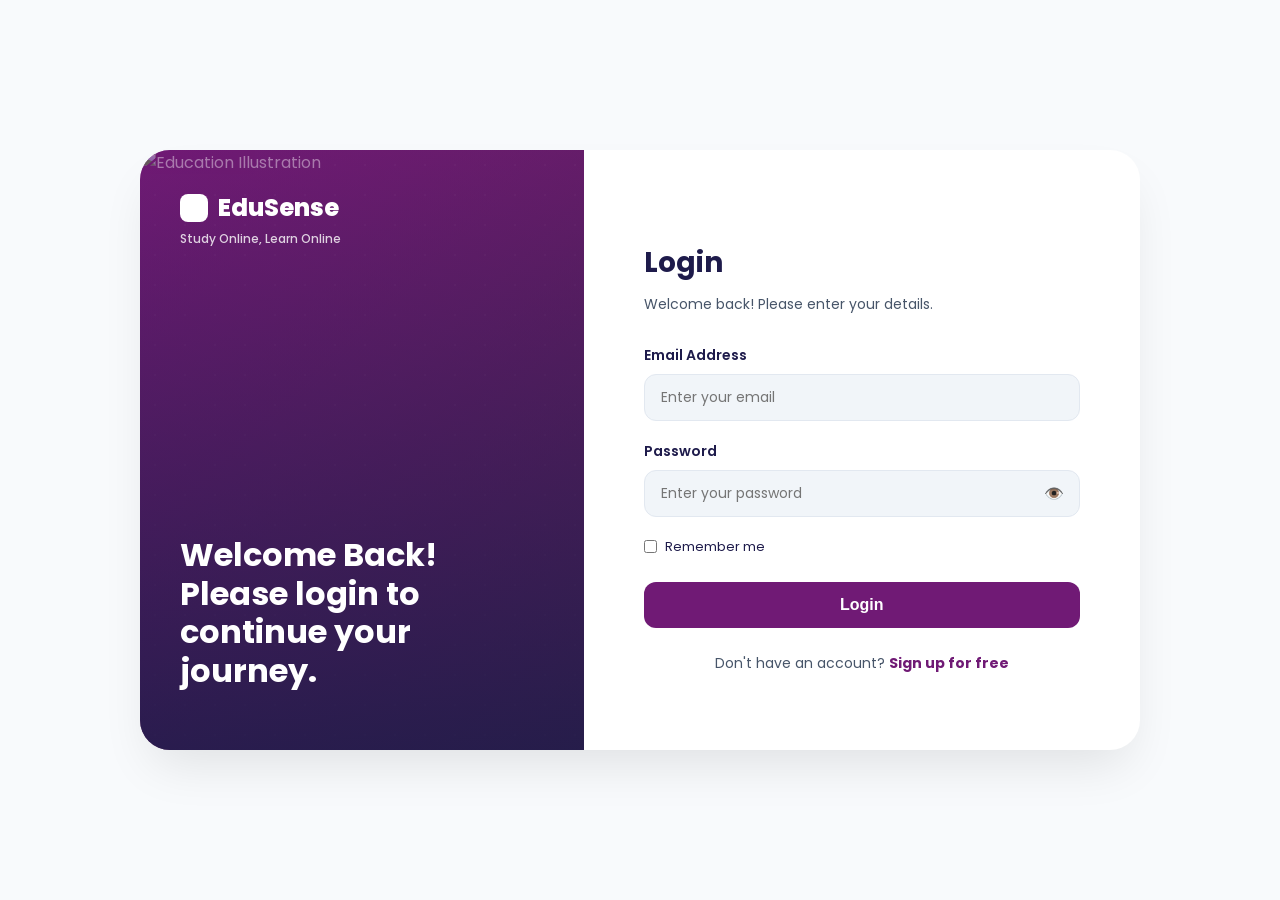
==== commit 65175b38: "fixed fronted Api" ====
--- a/courses.html
+++ b/courses.html
@@ -109,7 +109,7 @@
     if (!user) return;
 
     const response = await fetchAPI('/learning/subjects/');
-    console.log(response);
+
 
     const grid = document.getElementById('subjectsGrid');
 
